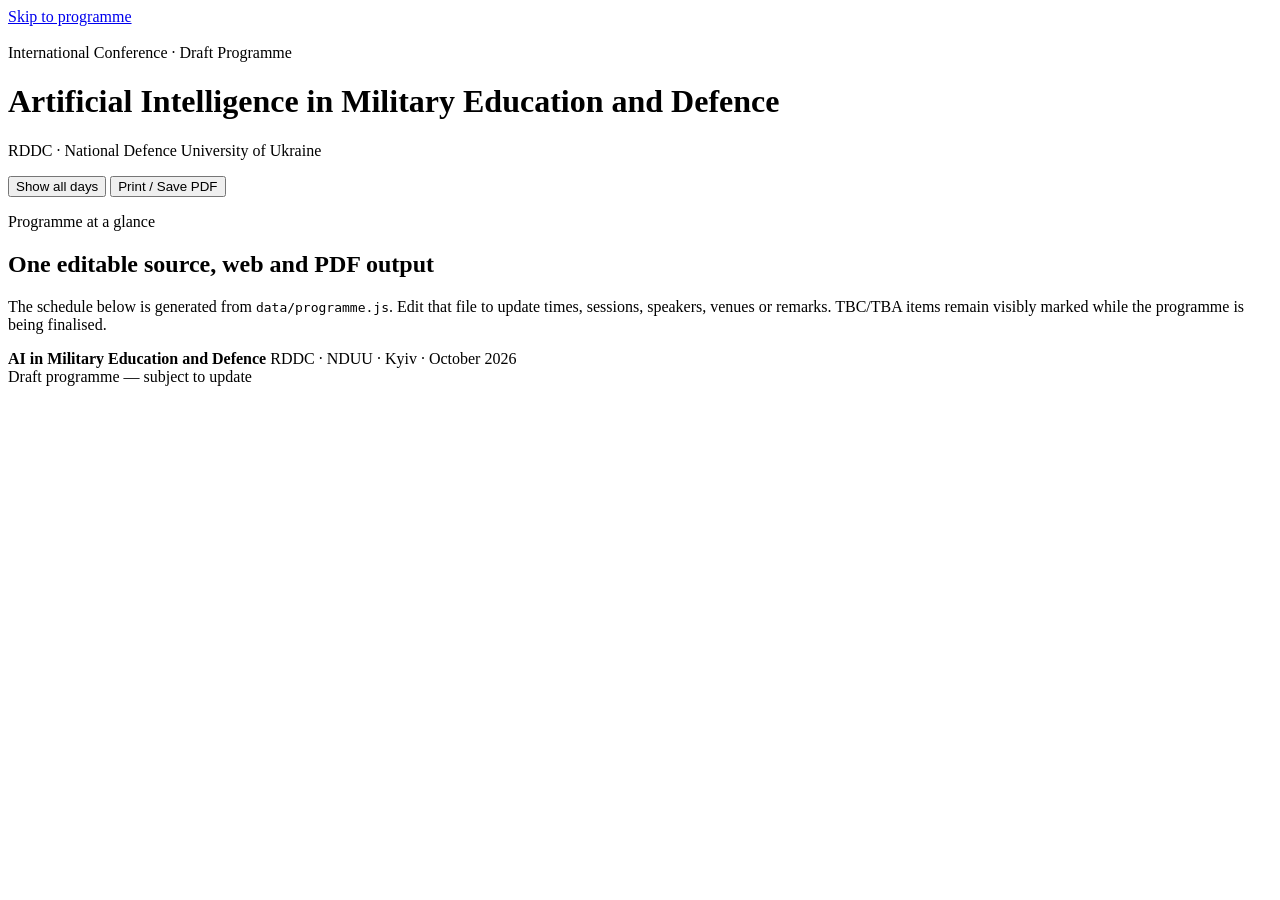
==== index.html @ 89388a6d "Add conference programme interface" ====
<!doctype html>
<html lang="en">
<head>
  <meta charset="utf-8">
  <meta name="viewport" content="width=device-width, initial-scale=1">
  <meta name="theme-color" content="#082f5b">
  <meta name="description" content="Draft programme for the RDDC–NDUU International Conference on Artificial Intelligence in Military Education and Defence, Kyiv, October 2026.">
  <title>AI in Military Education and Defence — Conference Programme</title>
  <link rel="stylesheet" href="styles.css">
</head>
<body>
  <a class="skip-link" href="#programme">Skip to programme</a>

  <header class="hero">
    <div class="hero__inner">
      <div class="hero__brand-wrap" aria-hidden="true">
        <img class="hero__brand" src="assets/conference-brand.webp" alt="">
      </div>
      <div class="hero__copy">
        <div class="eyebrow">International Conference · Draft Programme</div>
        <h1>Artificial Intelligence in Military Education and Defence</h1>
        <p class="hero__lead">RDDC · National Defence University of Ukraine</p>
        <div class="hero__meta" id="conference-meta"></div>
      </div>
    </div>
  </header>

  <div class="toolbar-shell no-print">
    <div class="toolbar" aria-label="Programme controls">
      <nav class="day-tabs" id="day-tabs" aria-label="Conference days"></nav>
      <div class="toolbar__actions">
        <button class="button button--secondary" id="show-all" type="button">Show all days</button>
        <button class="button" id="print-programme" type="button">Print / Save PDF</button>
      </div>
    </div>
  </div>

  <main id="programme" class="page-shell" tabindex="-1">
    <section class="intro-card no-print" aria-labelledby="about-title">
      <div>
        <p class="kicker">Programme at a glance</p>
        <h2 id="about-title">One editable source, web and PDF output</h2>
      </div>
      <p>The schedule below is generated from <code>data/programme.js</code>. Edit that file to update times, sessions, speakers, venues or remarks. TBC/TBA items remain visibly marked while the programme is being finalised.</p>
    </section>

    <div id="programme-root" class="programme-root" aria-live="polite"></div>
  </main>

  <footer class="site-footer">
    <div class="page-shell site-footer__inner">
      <div>
        <strong>AI in Military Education and Defence</strong>
        <span>RDDC · NDUU · Kyiv · October 2026</span>
      </div>
      <span class="site-footer__status">Draft programme — subject to update</span>
    </div>
  </footer>

  <script src="data/programme.js"></script>
  <script src="app.js"></script>
</body>
</html>
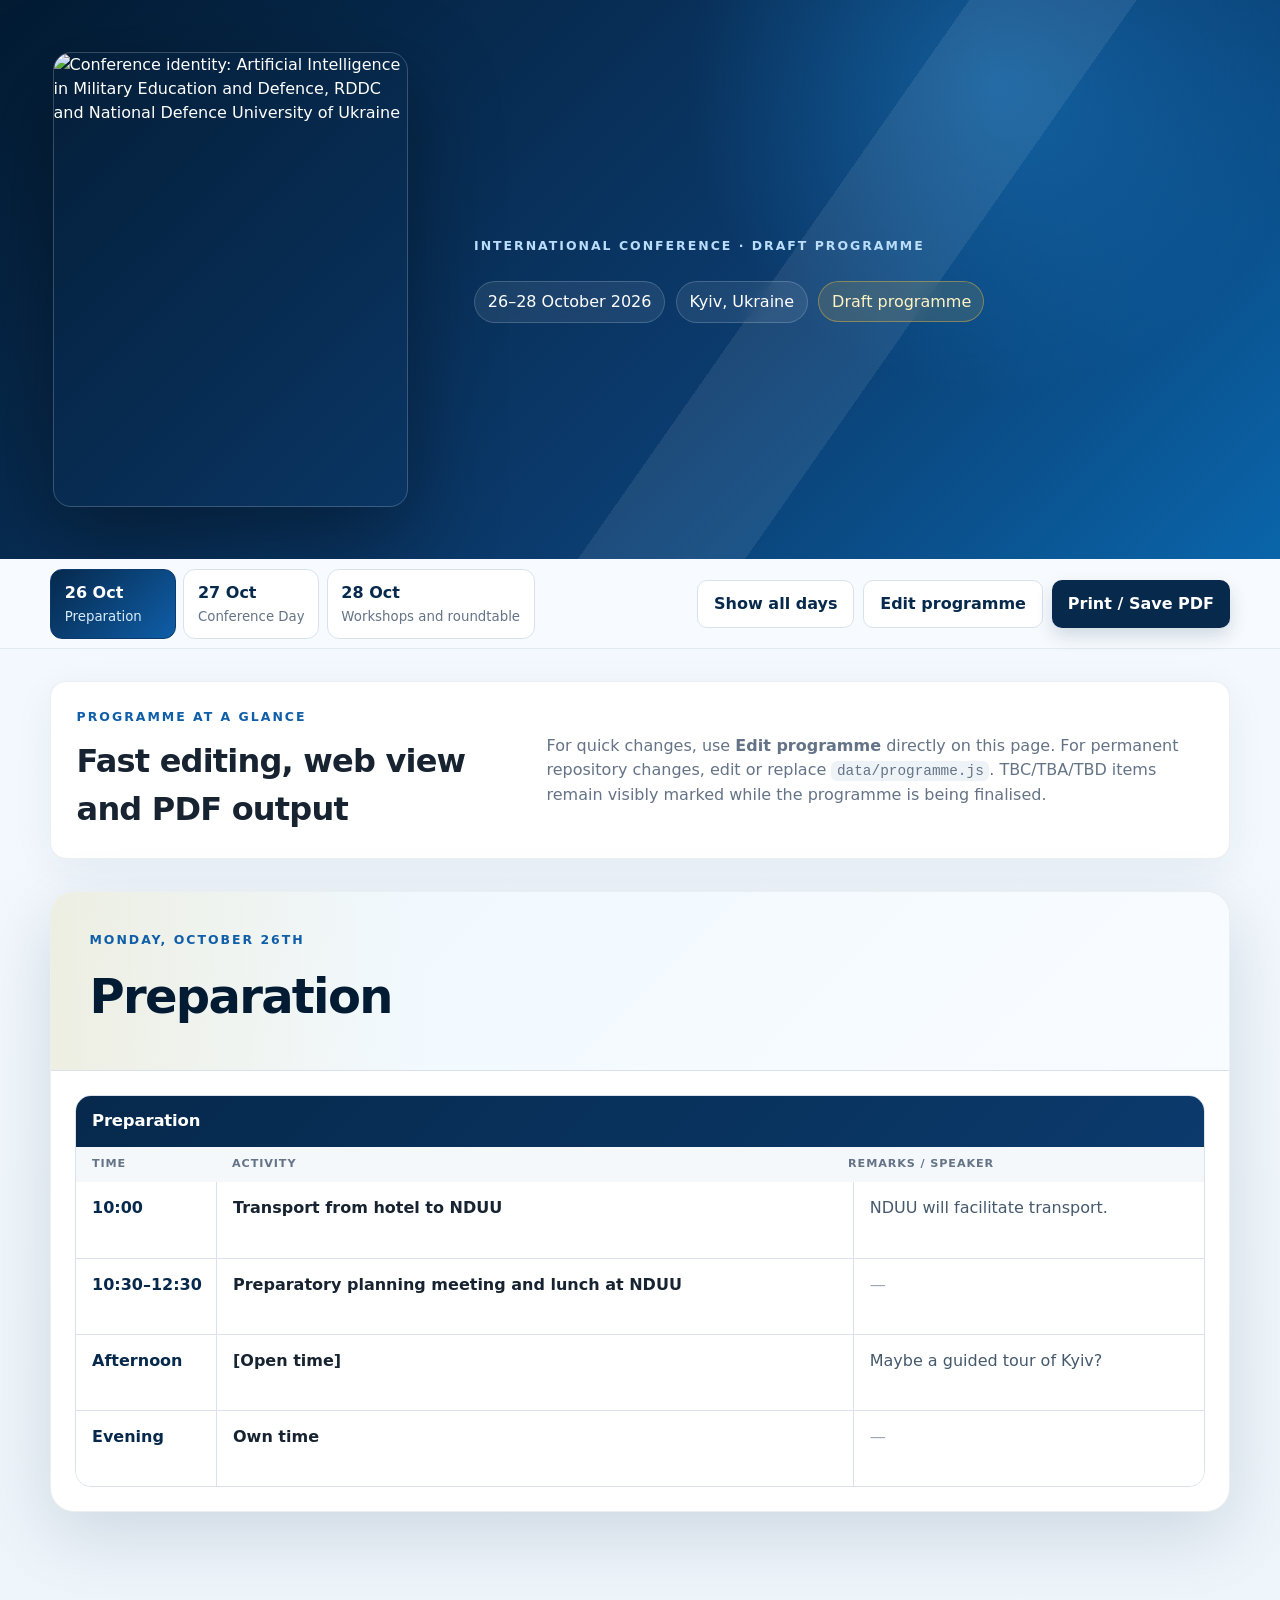
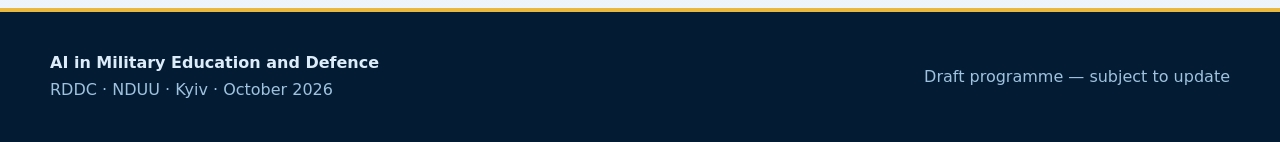
==== commit 1bf0c949: "Use QR-free asset and add programme edit controls" ====
--- a/index.html
+++ b/index.html
@@ -13,13 +13,13 @@
 
   <header class="hero">
     <div class="hero__inner">
-      <div class="hero__brand-wrap" aria-hidden="true">
-        <img class="hero__brand" src="assets/conference-brand.webp" alt="">
+      <div class="hero__brand-wrap">
+        <img class="hero__brand" src="assets/conference-brand.jpg" alt="Conference identity: Artificial Intelligence in Military Education and Defence, RDDC and National Defence University of Ukraine">
       </div>
       <div class="hero__copy">
         <div class="eyebrow">International Conference · Draft Programme</div>
-        <h1>Artificial Intelligence in Military Education and Defence</h1>
-        <p class="hero__lead">RDDC · National Defence University of Ukraine</p>
+        <h1 id="conference-title"></h1>
+        <p class="hero__lead" id="conference-organisers"></p>
         <div class="hero__meta" id="conference-meta"></div>
       </div>
     </div>
@@ -30,18 +30,26 @@
       <nav class="day-tabs" id="day-tabs" aria-label="Conference days"></nav>
       <div class="toolbar__actions">
         <button class="button button--secondary" id="show-all" type="button">Show all days</button>
+        <button class="button button--secondary" id="edit-programme" type="button">Edit programme</button>
+        <button class="button button--secondary editor-only" id="export-data" type="button" hidden>Download data</button>
+        <button class="button button--secondary editor-only" id="reset-edits" type="button" hidden>Reset edits</button>
         <button class="button" id="print-programme" type="button">Print / Save PDF</button>
       </div>
     </div>
   </div>
 
   <main id="programme" class="page-shell" tabindex="-1">
+    <div class="edit-banner no-print" id="edit-banner" hidden>
+      <strong>Edit mode is on.</strong>
+      Click any outlined text and type. Changes are saved automatically in this browser. Use <b>Download data</b> to export the updated <code>programme.js</code> for the repository.
+    </div>
+
     <section class="intro-card no-print" aria-labelledby="about-title">
       <div>
         <p class="kicker">Programme at a glance</p>
-        <h2 id="about-title">One editable source, web and PDF output</h2>
+        <h2 id="about-title">Fast editing, web view and PDF output</h2>
       </div>
-      <p>The schedule below is generated from <code>data/programme.js</code>. Edit that file to update times, sessions, speakers, venues or remarks. TBC/TBA items remain visibly marked while the programme is being finalised.</p>
+      <p>For quick changes, use <strong>Edit programme</strong> directly on this page. For permanent repository changes, edit or replace <code>data/programme.js</code>. TBC/TBA/TBD items remain visibly marked while the programme is being finalised.</p>
     </section>
 
     <div id="programme-root" class="programme-root" aria-live="polite"></div>
--- a/styles.css
+++ b/styles.css
@@ -0,0 +1,528 @@
+:root {
+  --navy-950: #031b33;
+  --navy-900: #06294c;
+  --navy-800: #0b3a6c;
+  --blue-700: #0f5ea8;
+  --blue-500: #1c8cda;
+  --blue-100: #e8f4fc;
+  --gold-500: #e8b83f;
+  --gold-100: #fff5d7;
+  --ink: #172330;
+  --muted: #647386;
+  --line: #d9e2ec;
+  --surface: #ffffff;
+  --surface-soft: #f4f8fb;
+  --green-soft: #eef7e8;
+  --shadow: 0 22px 70px rgba(4, 35, 68, .14);
+  --radius-lg: 24px;
+  --radius-md: 16px;
+  --radius-sm: 10px;
+}
+
+* { box-sizing: border-box; }
+html { scroll-behavior: smooth; }
+body {
+  margin: 0;
+  color: var(--ink);
+  background: linear-gradient(180deg, #f6fbff 0, #edf4fa 100%);
+  font-family: Inter, ui-sans-serif, system-ui, -apple-system, BlinkMacSystemFont, "Segoe UI", sans-serif;
+  line-height: 1.5;
+}
+button, input, textarea { font: inherit; }
+button { cursor: pointer; }
+code {
+  font-family: ui-monospace, SFMono-Regular, Menlo, Consolas, monospace;
+  font-size: .9em;
+  background: #eef3f8;
+  padding: .1rem .35rem;
+  border-radius: 6px;
+}
+
+.skip-link {
+  position: fixed;
+  left: 1rem;
+  top: .5rem;
+  z-index: 100;
+  transform: translateY(-150%);
+  background: white;
+  color: var(--navy-900);
+  padding: .6rem .8rem;
+  border-radius: 8px;
+}
+.skip-link:focus { transform: none; }
+
+.hero {
+  position: relative;
+  overflow: hidden;
+  color: white;
+  background:
+    radial-gradient(circle at 78% 15%, rgba(28, 140, 218, .45), transparent 28%),
+    linear-gradient(135deg, var(--navy-950) 0%, var(--navy-800) 58%, #0a65aa 100%);
+}
+.hero::after {
+  content: "";
+  position: absolute;
+  inset: 0;
+  pointer-events: none;
+  background: linear-gradient(125deg, transparent 0 58%, rgba(255,255,255,.08) 58% 68%, transparent 68% 100%);
+}
+.hero__inner {
+  position: relative;
+  z-index: 1;
+  width: min(1180px, calc(100% - 2rem));
+  margin: 0 auto;
+  display: grid;
+  grid-template-columns: minmax(220px, 360px) minmax(0, 1fr);
+  gap: clamp(2rem, 5vw, 5rem);
+  align-items: center;
+  min-height: 540px;
+  padding: 3.25rem 0;
+}
+.hero__brand-wrap {
+  display: flex;
+  justify-content: center;
+}
+.hero__brand {
+  width: min(100%, 355px);
+  aspect-ratio: 421 / 540;
+  object-fit: cover;
+  border-radius: 18px;
+  box-shadow: 0 32px 90px rgba(0, 0, 0, .38);
+  border: 1px solid rgba(255,255,255,.2);
+}
+.eyebrow,
+.kicker {
+  margin: 0 0 .65rem;
+  text-transform: uppercase;
+  letter-spacing: .16em;
+  font-weight: 800;
+  font-size: .78rem;
+}
+.eyebrow { color: #b9ddfa; }
+.kicker { color: var(--blue-700); }
+.hero h1 {
+  max-width: 14ch;
+  margin: 0;
+  font-size: clamp(2.45rem, 6vw, 5.7rem);
+  line-height: .98;
+  letter-spacing: -.045em;
+  text-wrap: balance;
+}
+.hero__lead {
+  margin: 1.4rem 0 0;
+  font-size: clamp(1.05rem, 2vw, 1.35rem);
+  color: #d8ebfb;
+}
+.hero__meta {
+  display: flex;
+  flex-wrap: wrap;
+  gap: .65rem;
+  margin-top: 1.6rem;
+}
+.hero__meta > span {
+  display: inline-flex;
+  align-items: center;
+  min-height: 2.25rem;
+  padding: .48rem .8rem;
+  border-radius: 999px;
+  border: 1px solid rgba(255,255,255,.18);
+  background: rgba(255,255,255,.08);
+  backdrop-filter: blur(8px);
+}
+.status-pill {
+  color: #fff3c4;
+  border-color: rgba(232,184,63,.45) !important;
+  background: rgba(232,184,63,.14) !important;
+}
+
+.toolbar-shell {
+  position: sticky;
+  top: 0;
+  z-index: 20;
+  background: rgba(247, 251, 255, .88);
+  backdrop-filter: blur(16px);
+  border-bottom: 1px solid rgba(9, 53, 94, .08);
+}
+.toolbar {
+  width: min(1180px, calc(100% - 2rem));
+  min-height: 84px;
+  margin: 0 auto;
+  display: flex;
+  gap: 1rem;
+  align-items: center;
+  justify-content: space-between;
+}
+.day-tabs {
+  display: flex;
+  gap: .45rem;
+  overflow-x: auto;
+  scrollbar-width: thin;
+  padding: .6rem 0;
+}
+.day-tab {
+  min-width: 126px;
+  padding: .68rem .86rem;
+  text-align: left;
+  border: 1px solid var(--line);
+  border-radius: 12px;
+  color: var(--navy-900);
+  background: white;
+  transition: transform .15s ease, box-shadow .15s ease, border-color .15s ease;
+}
+.day-tab:hover { transform: translateY(-1px); box-shadow: 0 6px 20px rgba(9,53,94,.09); }
+.day-tab span { display: block; font-weight: 800; }
+.day-tab small { display: block; margin-top: .12rem; color: var(--muted); white-space: nowrap; }
+.day-tab.is-active {
+  color: white;
+  border-color: var(--navy-800);
+  background: linear-gradient(135deg, var(--navy-900), var(--blue-700));
+}
+.day-tab.is-active small { color: #d8ebfb; }
+.toolbar__actions { display: flex; gap: .55rem; flex: 0 0 auto; }
+.button {
+  min-height: 44px;
+  padding: .7rem 1rem;
+  border: 0;
+  border-radius: 10px;
+  background: var(--navy-900);
+  color: white;
+  font-weight: 800;
+  box-shadow: 0 8px 18px rgba(3, 38, 70, .16);
+}
+.button:hover { background: var(--blue-700); }
+.button--secondary {
+  color: var(--navy-900);
+  background: white;
+  border: 1px solid var(--line);
+  box-shadow: none;
+}
+
+.page-shell {
+  width: min(1180px, calc(100% - 2rem));
+  margin: 0 auto;
+}
+.intro-card {
+  margin: 2rem 0;
+  display: grid;
+  grid-template-columns: minmax(240px, .8fr) minmax(0, 1.2fr);
+  gap: 2rem;
+  padding: 1.6rem;
+  background: white;
+  border: 1px solid rgba(9,53,94,.08);
+  border-radius: var(--radius-md);
+  box-shadow: 0 10px 40px rgba(9,53,94,.06);
+}
+.intro-card h2 { margin: 0; font-size: clamp(1.35rem, 3vw, 2rem); letter-spacing: -.025em; }
+.intro-card p:last-child { margin: 0; align-self: center; color: var(--muted); }
+
+.programme-root { padding: 0 0 3rem; }
+.day-panel {
+  scroll-margin-top: 110px;
+  margin: 2rem 0 3rem;
+  background: white;
+  border: 1px solid rgba(9,53,94,.08);
+  border-radius: var(--radius-lg);
+  box-shadow: var(--shadow);
+  overflow: hidden;
+}
+.day-header {
+  display: flex;
+  gap: 2rem;
+  align-items: flex-start;
+  justify-content: space-between;
+  padding: clamp(1.5rem, 3vw, 2.4rem);
+  background:
+    linear-gradient(90deg, rgba(232,184,63,.15), transparent 32%),
+    linear-gradient(135deg, #eef8ff, #f9fcff);
+  border-bottom: 1px solid var(--line);
+}
+.day-header h2 {
+  margin: 0;
+  color: var(--navy-950);
+  font-size: clamp(1.8rem, 4vw, 3rem);
+  letter-spacing: -.035em;
+}
+.day-meta {
+  margin: 0;
+  width: min(100%, 520px);
+  display: grid;
+  gap: .6rem;
+}
+.day-meta > div {
+  display: grid;
+  grid-template-columns: 92px 1fr;
+  gap: .8rem;
+  padding: .58rem .72rem;
+  border-radius: 10px;
+  background: rgba(255,255,255,.82);
+  border: 1px solid rgba(9,53,94,.08);
+}
+.day-meta dt { font-weight: 800; color: var(--navy-900); }
+.day-meta dd { margin: 0; color: #35475a; }
+.day-sections { padding: clamp(1rem, 2vw, 1.5rem); }
+.programme-section {
+  margin: 0 0 1.35rem;
+  border: 1px solid var(--line);
+  border-radius: var(--radius-md);
+  overflow: hidden;
+  break-inside: avoid;
+}
+.programme-section:last-child { margin-bottom: 0; }
+.programme-section__heading {
+  padding: .82rem 1rem;
+  color: white;
+  background: linear-gradient(135deg, var(--navy-900), var(--navy-800));
+}
+.programme-section__heading h3 {
+  margin: 0;
+  font-size: 1.03rem;
+  letter-spacing: -.01em;
+}
+.programme-section--panel .programme-section__heading {
+  color: var(--navy-950);
+  background: linear-gradient(135deg, #dfefff, #edf7ff);
+  border-bottom: 1px solid #c9ddeb;
+}
+.programme-section--keynote .programme-section__heading {
+  color: #5b4300;
+  background: linear-gradient(135deg, #fff1bd, #fff8e2);
+}
+.programme-section--break .programme-section__heading { display: none; }
+.programme-section--break { background: var(--green-soft); }
+.programme-section--dinner .programme-section__heading {
+  background: linear-gradient(135deg, #765b0d, #9d7614);
+}
+.programme-table__head,
+.programme-item {
+  display: grid;
+  grid-template-columns: 140px minmax(0, 1.45fr) minmax(220px, .8fr);
+}
+.programme-table__head {
+  padding: .55rem 1rem;
+  background: var(--surface-soft);
+  color: var(--muted);
+  text-transform: uppercase;
+  letter-spacing: .08em;
+  font-size: .7rem;
+  font-weight: 800;
+}
+.programme-item {
+  min-height: 76px;
+  border-top: 1px solid var(--line);
+  background: white;
+}
+.programme-item:first-of-type { border-top: 0; }
+.programme-item > div { padding: .9rem 1rem; }
+.programme-item > div + div { border-left: 1px solid var(--line); }
+.programme-item__time {
+  font-variant-numeric: tabular-nums;
+  font-weight: 850;
+  color: var(--navy-900);
+  white-space: nowrap;
+}
+.programme-item__main h4 {
+  margin: 0;
+  font-size: 1rem;
+}
+.programme-item__topic {
+  margin: .35rem 0 0;
+  color: #30465a;
+  font-style: italic;
+}
+.programme-item__remarks { color: #45596d; }
+.programme-section--break .programme-item { background: var(--green-soft); min-height: 0; }
+.programme-section--dinner .programme-item { background: #fffdf5; }
+.draft-token {
+  display: inline-block;
+  margin: 0 .08rem;
+  padding: .03rem .35rem;
+  border-radius: 999px;
+  color: #6d4d00;
+  background: var(--gold-100);
+  border: 1px solid #edd489;
+  font-size: .82em;
+  font-style: normal;
+  font-weight: 900;
+  letter-spacing: .04em;
+}
+.muted { color: #9aa7b4; }
+
+.site-footer {
+  color: #dcecf9;
+  background: var(--navy-950);
+  border-top: 4px solid var(--gold-500);
+}
+.site-footer__inner {
+  min-height: 130px;
+  display: flex;
+  align-items: center;
+  justify-content: space-between;
+  gap: 2rem;
+}
+.site-footer__inner div { display: grid; gap: .2rem; }
+.site-footer__inner span { color: #9fc2de; }
+.site-footer__status { text-align: right; }
+.fatal-error { max-width: 50rem; margin: 10vh auto; padding: 2rem; }
+
+@media (max-width: 900px) {
+  .hero__inner { grid-template-columns: 190px 1fr; min-height: auto; }
+  .hero h1 { font-size: clamp(2.2rem, 7vw, 4.4rem); }
+  .toolbar { align-items: stretch; flex-direction: column; padding: .65rem 0; }
+  .toolbar__actions { justify-content: flex-end; }
+  .day-header { flex-direction: column; }
+  .day-meta { width: 100%; }
+  .programme-table__head { display: none; }
+  .programme-item {
+    grid-template-columns: 112px 1fr;
+  }
+  .programme-item__remarks {
+    grid-column: 2;
+    border-left: 1px solid var(--line);
+    border-top: 1px dashed var(--line);
+    padding-top: .65rem !important;
+  }
+}
+
+@media (max-width: 620px) {
+  .hero__inner {
+    grid-template-columns: 1fr;
+    gap: 1.5rem;
+    padding: 1.4rem 0 2.4rem;
+  }
+  .hero__brand-wrap { justify-content: flex-start; }
+  .hero__brand { width: 178px; border-radius: 12px; }
+  .hero h1 { max-width: 12ch; }
+  .toolbar__actions { width: 100%; }
+  .toolbar__actions .button { flex: 1; }
+  .intro-card { grid-template-columns: 1fr; gap: .8rem; }
+  .day-panel { border-radius: 16px; }
+  .day-header { padding: 1.25rem; }
+  .day-meta > div { grid-template-columns: 1fr; gap: .1rem; }
+  .day-sections { padding: .7rem; }
+  .programme-item { grid-template-columns: 1fr; }
+  .programme-item > div { padding: .75rem .8rem; }
+  .programme-item > div + div { border-left: 0; }
+  .programme-item__time {
+    color: var(--blue-700);
+    padding-bottom: .1rem !important;
+  }
+  .programme-item__main { padding-top: .3rem !important; }
+  .programme-item__remarks {
+    grid-column: 1;
+    border-left: 0;
+    border-top: 1px dashed var(--line);
+  }
+  .site-footer__inner { flex-direction: column; align-items: flex-start; justify-content: center; }
+  .site-footer__status { text-align: left; }
+}
+
+@media print {
+  @page { size: A4; margin: 11mm 10mm 12mm; }
+  :root { --ink: #111; --line: #c7c7c7; }
+  html, body { background: white !important; font-size: 9.5pt; }
+  body { color: #111; }
+  .no-print, .toolbar-shell { display: none !important; }
+  .hero {
+    color: #111;
+    background: white !important;
+    border-bottom: 2px solid #123e66;
+  }
+  .hero::after { display: none; }
+  .hero__inner {
+    width: 100%;
+    min-height: 0;
+    grid-template-columns: 35mm 1fr;
+    gap: 8mm;
+    padding: 0 0 7mm;
+  }
+  .hero__brand {
+    width: 35mm;
+    border-radius: 0;
+    box-shadow: none;
+    border: 0;
+  }
+  .eyebrow { color: #345; font-size: 7pt; }
+  .hero h1 { color: #082f5b; font-size: 24pt; max-width: none; line-height: 1.02; }
+  .hero__lead { color: #333; margin-top: 3mm; font-size: 10pt; }
+  .hero__meta { margin-top: 3mm; gap: 2mm; }
+  .hero__meta > span {
+    min-height: 0;
+    padding: 1mm 2mm;
+    color: #222;
+    border: 1px solid #bbb;
+    background: white !important;
+  }
+  .page-shell { width: 100%; }
+  .programme-root { padding: 0; }
+  .day-panel, .day-panel[hidden] {
+    display: block !important;
+    margin: 7mm 0 0;
+    border: 0;
+    border-radius: 0;
+    box-shadow: none;
+    overflow: visible;
+    break-before: page;
+  }
+  .day-panel:first-child { break-before: auto; }
+  .day-header {
+    display: block;
+    padding: 3mm 0 2mm;
+    background: white !important;
+    border-bottom: 1.5px solid #123e66;
+  }
+  .day-header .kicker { color: #444; margin-bottom: 1mm; }
+  .day-header h2 { color: #082f5b; font-size: 17pt; }
+  .day-meta {
+    width: 100%;
+    margin-top: 2mm;
+    display: flex;
+    flex-wrap: wrap;
+    gap: 2mm 5mm;
+  }
+  .day-meta > div {
+    display: flex;
+    gap: 1.5mm;
+    padding: 0;
+    border: 0;
+    background: white;
+  }
+  .day-sections { padding: 3mm 0 0; }
+  .programme-section {
+    margin-bottom: 3mm;
+    border-radius: 0;
+    break-inside: auto;
+  }
+  .programme-section__heading,
+  .programme-section--panel .programme-section__heading,
+  .programme-section--keynote .programme-section__heading,
+  .programme-section--dinner .programme-section__heading {
+    padding: 2mm 2.2mm;
+    color: #111;
+    background: #eaf2f8 !important;
+    border-bottom: 1px solid #aaa;
+  }
+  .programme-section__heading h3 { font-size: 10pt; }
+  .programme-table__head,
+  .programme-item {
+    grid-template-columns: 27mm minmax(0, 1.45fr) minmax(43mm, .8fr);
+  }
+  .programme-table__head {
+    display: grid;
+    padding: 1.2mm 2mm;
+    font-size: 6.5pt;
+    background: #f5f5f5 !important;
+  }
+  .programme-item { min-height: 0; break-inside: avoid; }
+  .programme-item > div { padding: 1.7mm 2mm; }
+  .programme-item__time { color: #111; }
+  .programme-item__main h4 { font-size: 9pt; }
+  .programme-item__topic { margin-top: .8mm; }
+  .programme-section--break .programme-item,
+  .programme-section--dinner .programme-item { background: white !important; }
+  .draft-token {
+    color: #111;
+    background: white !important;
+    border: 1px solid #aaa;
+  }
+  .site-footer { display: none; }
+}
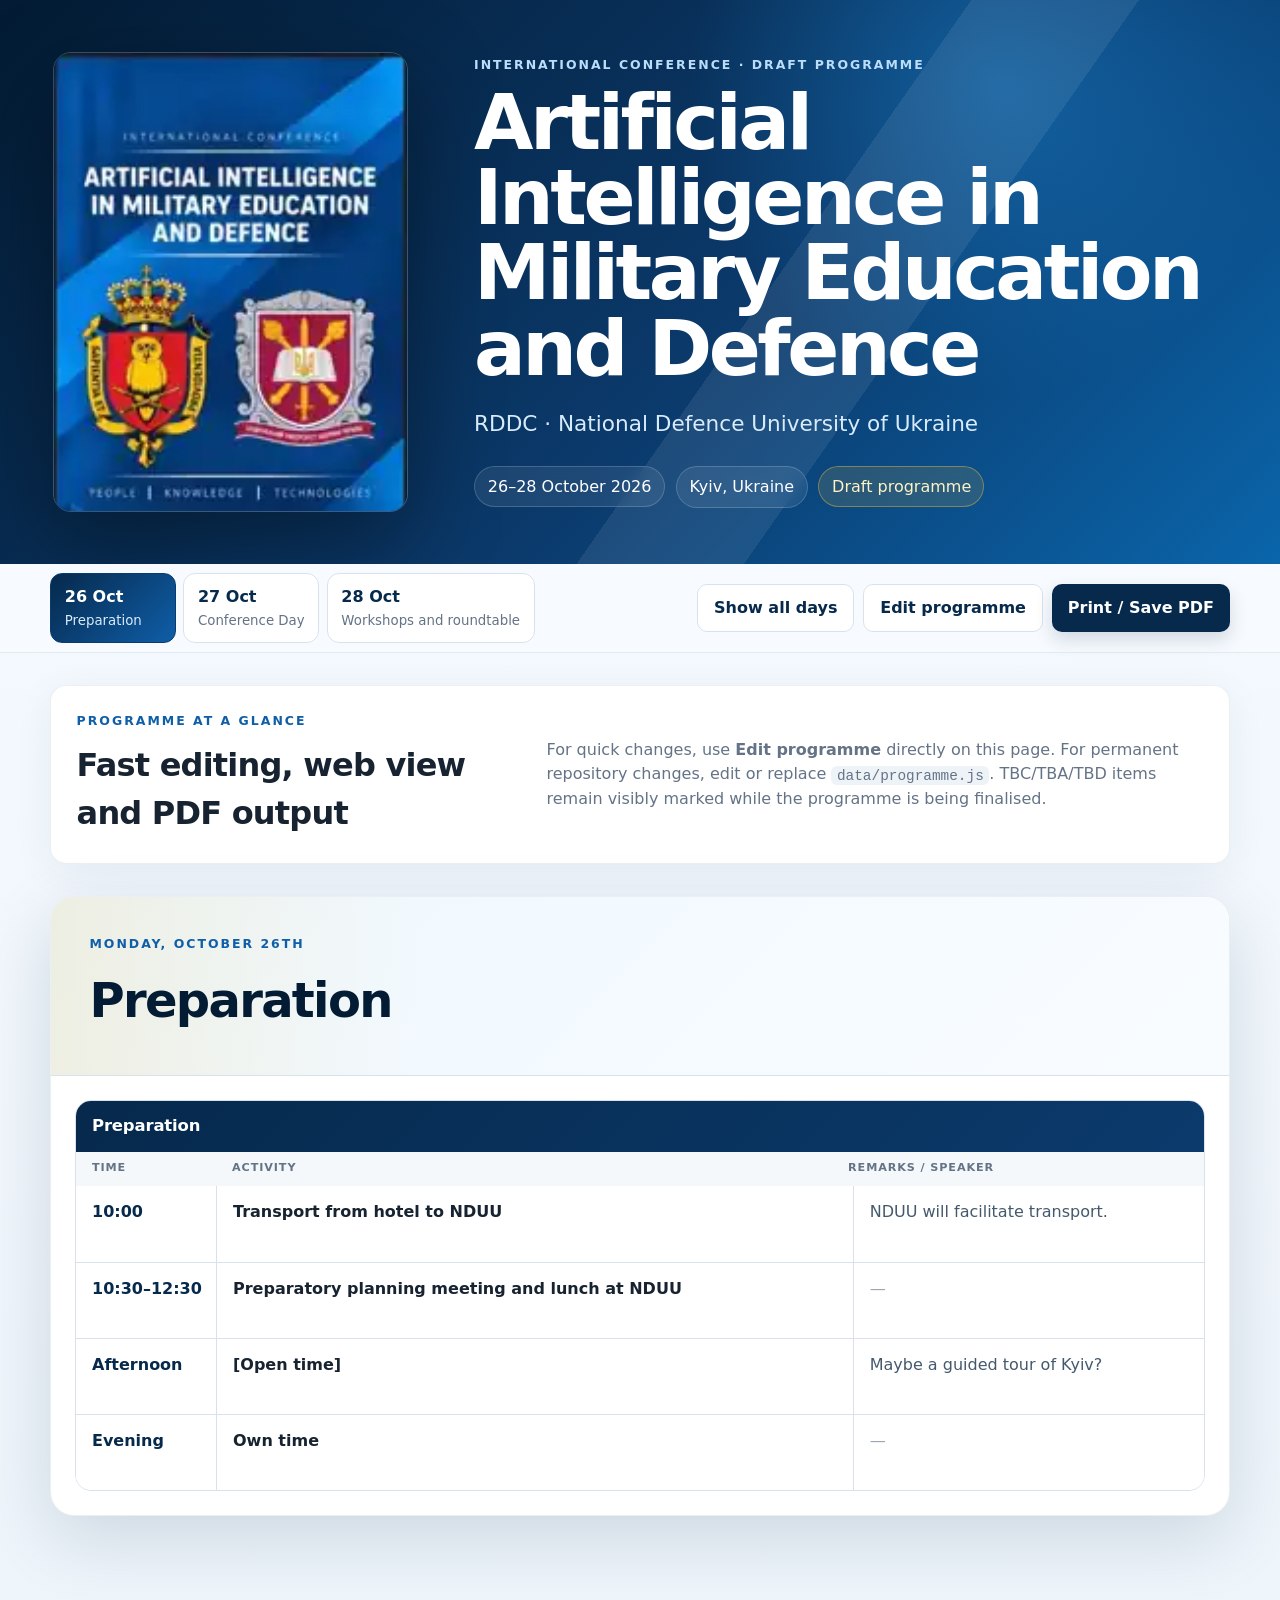
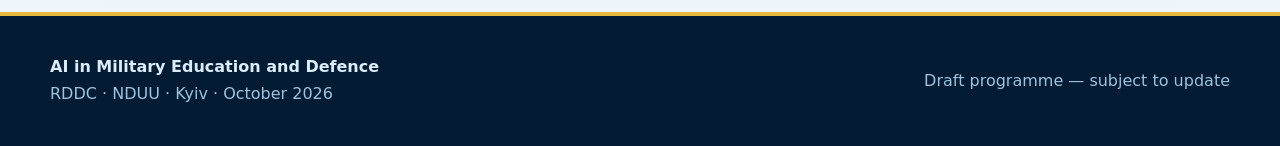
==== commit 6261378a: "Use QR-free conference brand asset" ====
--- a/index.html
+++ b/index.html
@@ -14,7 +14,7 @@
   <header class="hero">
     <div class="hero__inner">
       <div class="hero__brand-wrap">
-        <img class="hero__brand" src="assets/conference-brand.jpg" alt="Conference identity: Artificial Intelligence in Military Education and Defence, RDDC and National Defence University of Ukraine">
+        <img class="hero__brand" src="assets/conference-brand.webp" alt="Conference identity: Artificial Intelligence in Military Education and Defence, RDDC and National Defence University of Ukraine">
       </div>
       <div class="hero__copy">
         <div class="eyebrow">International Conference · Draft Programme</div>
--- a/styles.css
+++ b/styles.css
@@ -84,7 +84,7 @@
 }
 .hero__brand {
   width: min(100%, 355px);
-  aspect-ratio: 421 / 540;
+  aspect-ratio: 421 / 545;
   object-fit: cover;
   border-radius: 18px;
   box-shadow: 0 32px 90px rgba(0, 0, 0, .38);
@@ -363,6 +363,44 @@
 .site-footer__inner span { color: #9fc2de; }
 .site-footer__status { text-align: right; }
 .fatal-error { max-width: 50rem; margin: 10vh auto; padding: 2rem; }
+
+
+/* Quick editor */
+.edit-banner {
+  margin: 1.25rem 0 0;
+  padding: 1rem 1.15rem;
+  border: 1px solid #93c7ec;
+  border-radius: 12px;
+  color: #153f62;
+  background: #eaf7ff;
+  box-shadow: 0 8px 24px rgba(9, 53, 94, .06);
+}
+.edit-banner code { background: rgba(255,255,255,.75); }
+.is-editing [data-edit-path] {
+  outline: 2px dashed rgba(15, 94, 168, .58);
+  outline-offset: 3px;
+  border-radius: 4px;
+  cursor: text;
+  min-width: 1.5em;
+}
+.is-editing [data-edit-path]:hover,
+.is-editing [data-edit-path]:focus {
+  outline-style: solid;
+  outline-color: var(--blue-500);
+  background: rgba(232, 244, 252, .38);
+}
+.is-editing [contenteditable="true"]:empty::before {
+  content: attr(data-placeholder);
+  color: #8192a3;
+  font-style: italic;
+}
+.is-editing .hero [data-edit-path]:focus,
+.is-editing .hero [data-edit-path]:hover {
+  background: rgba(255,255,255,.10);
+}
+.is-editing .programme-item__remarks:empty {
+  min-height: 1.35em;
+}
 
 @media (max-width: 900px) {
   .hero__inner { grid-template-columns: 190px 1fr; min-height: auto; }
@@ -422,6 +460,10 @@
   html, body { background: white !important; font-size: 9.5pt; }
   body { color: #111; }
   .no-print, .toolbar-shell { display: none !important; }
+  .is-editing [data-edit-path] {
+    outline: none !important;
+    background: transparent !important;
+  }
   .hero {
     color: #111;
     background: white !important;
